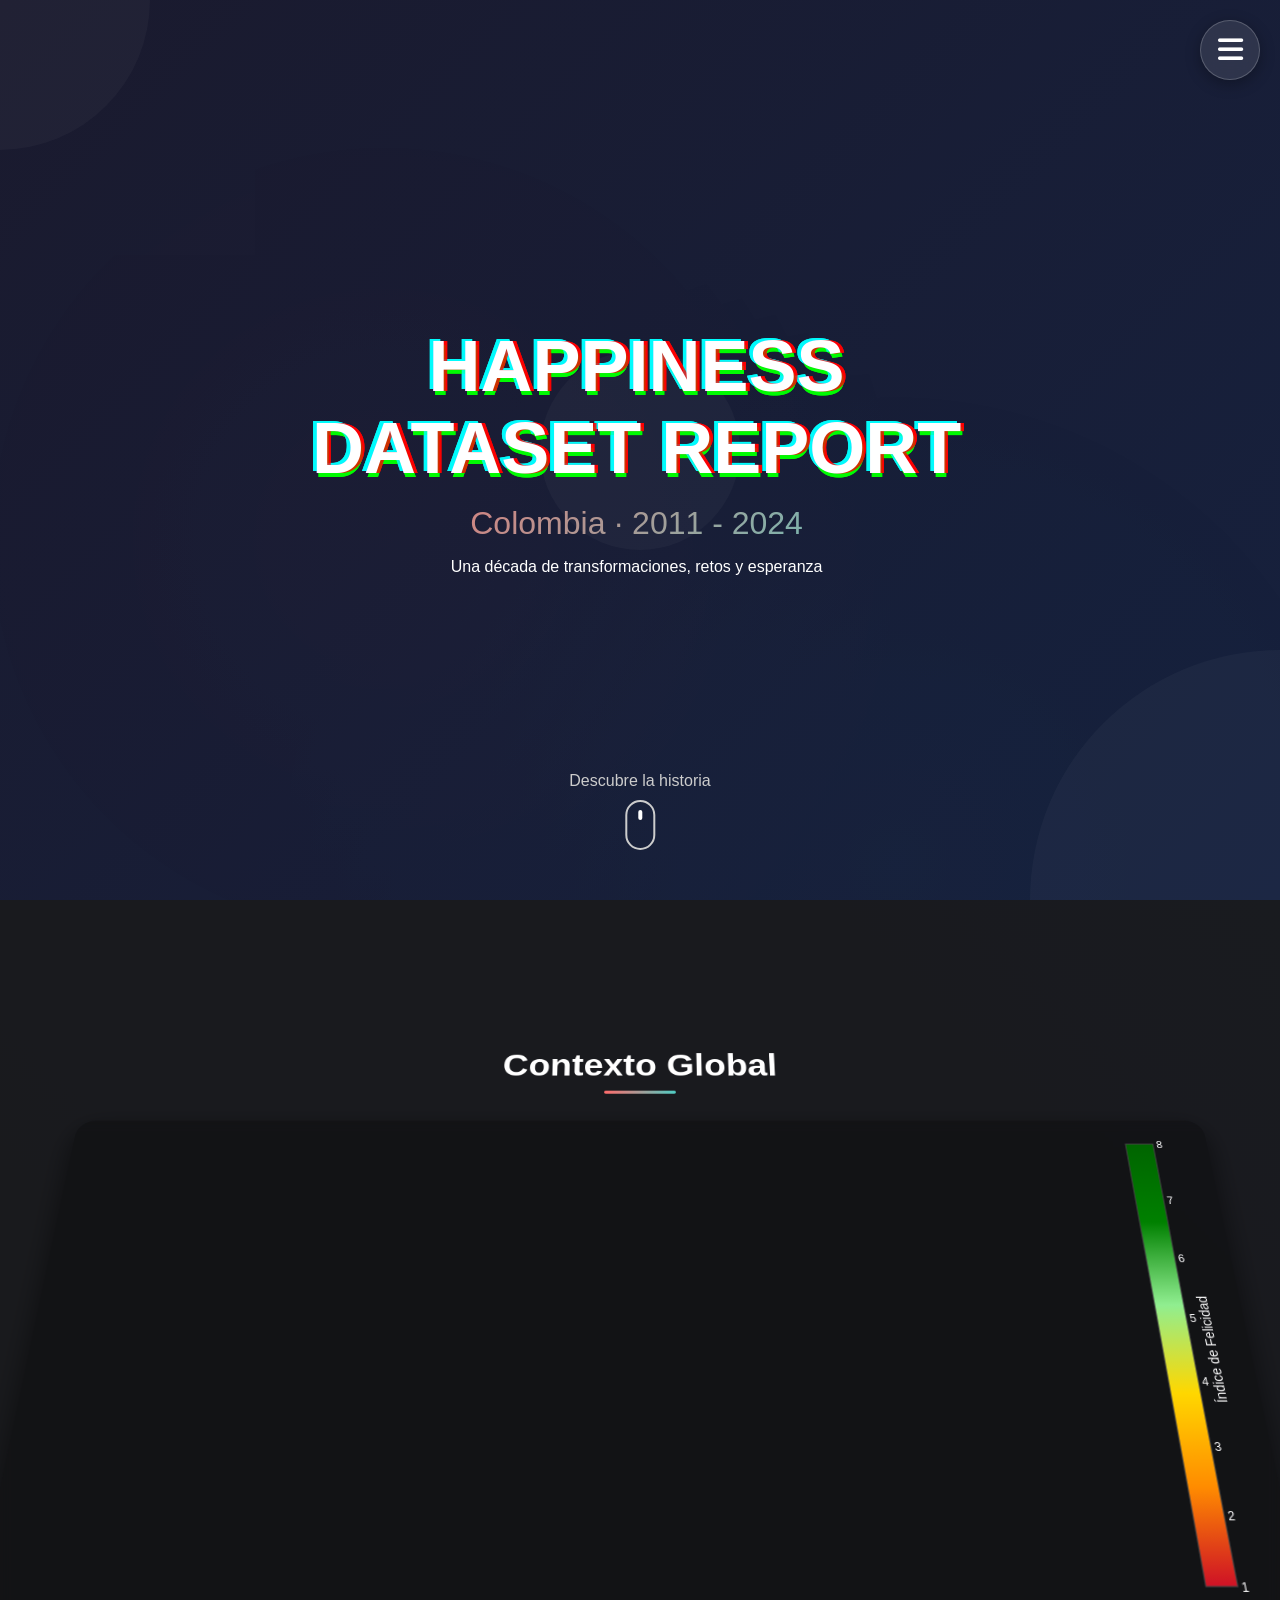
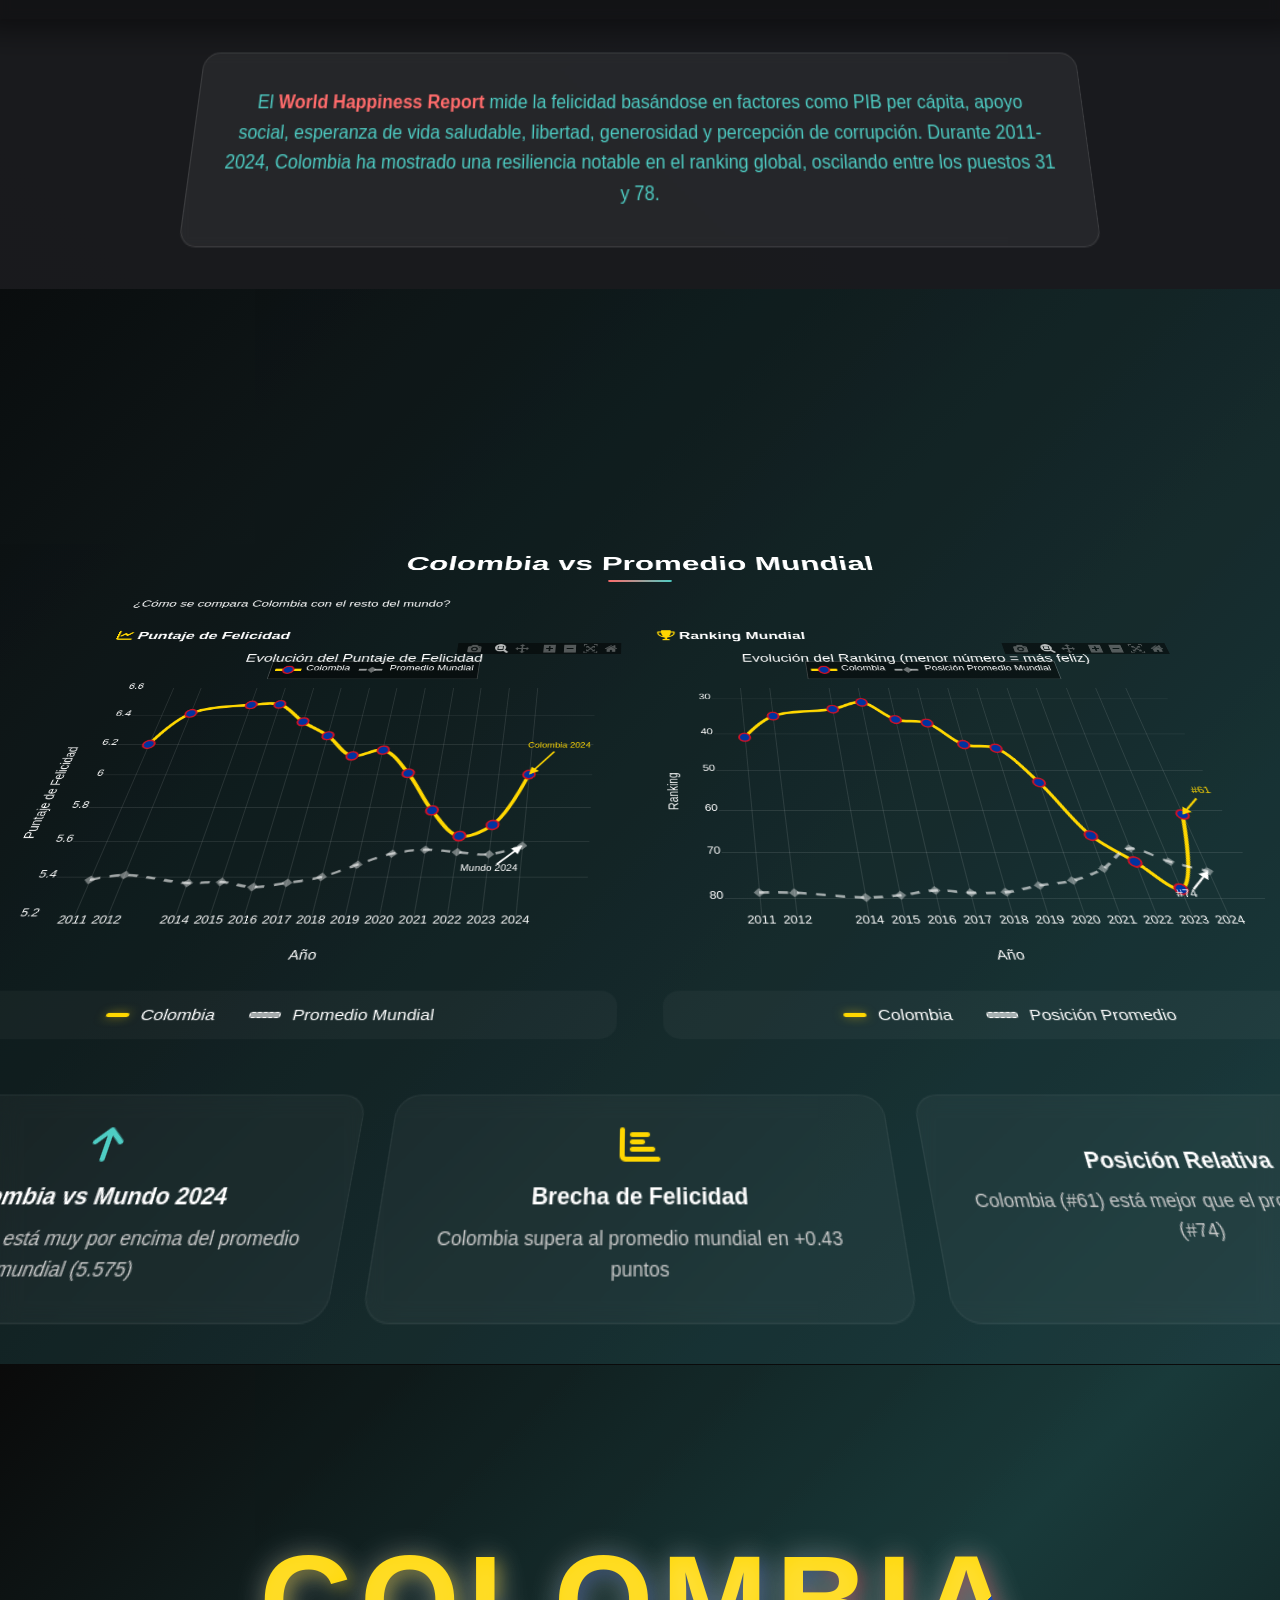
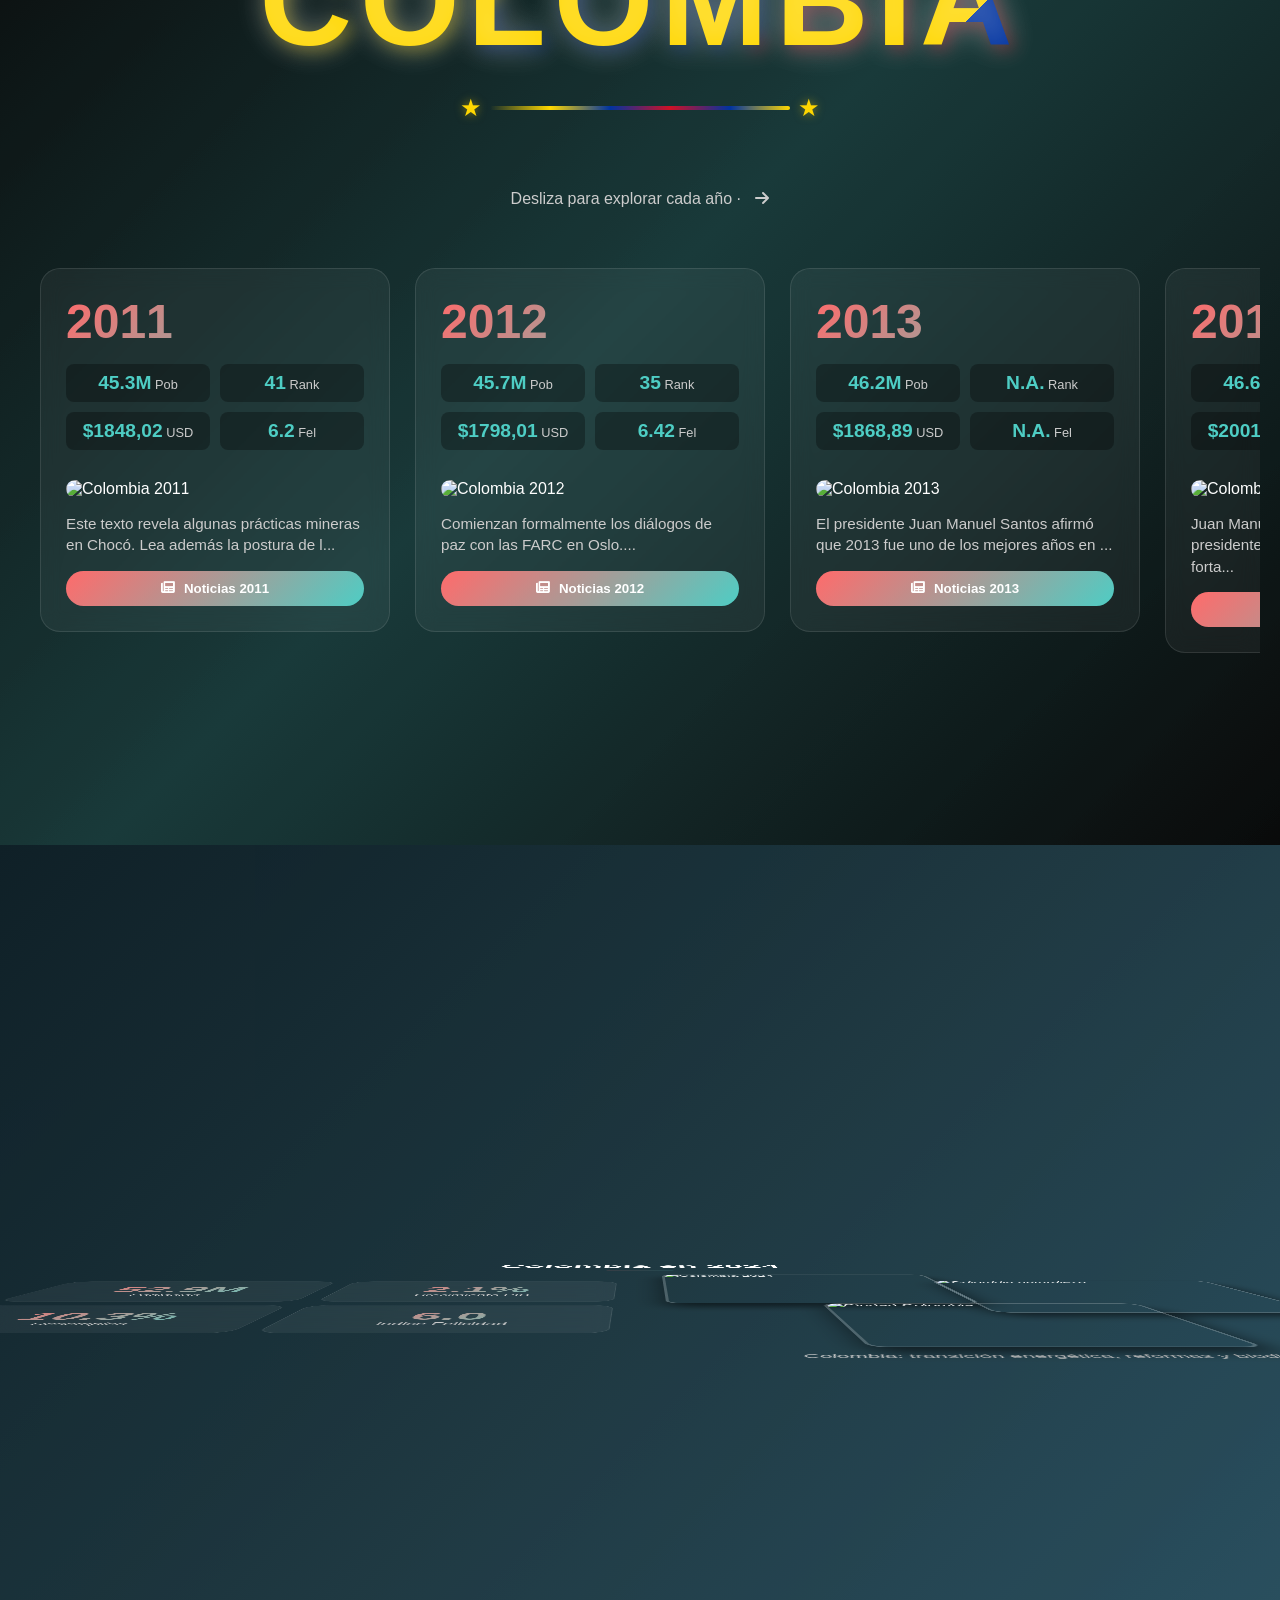
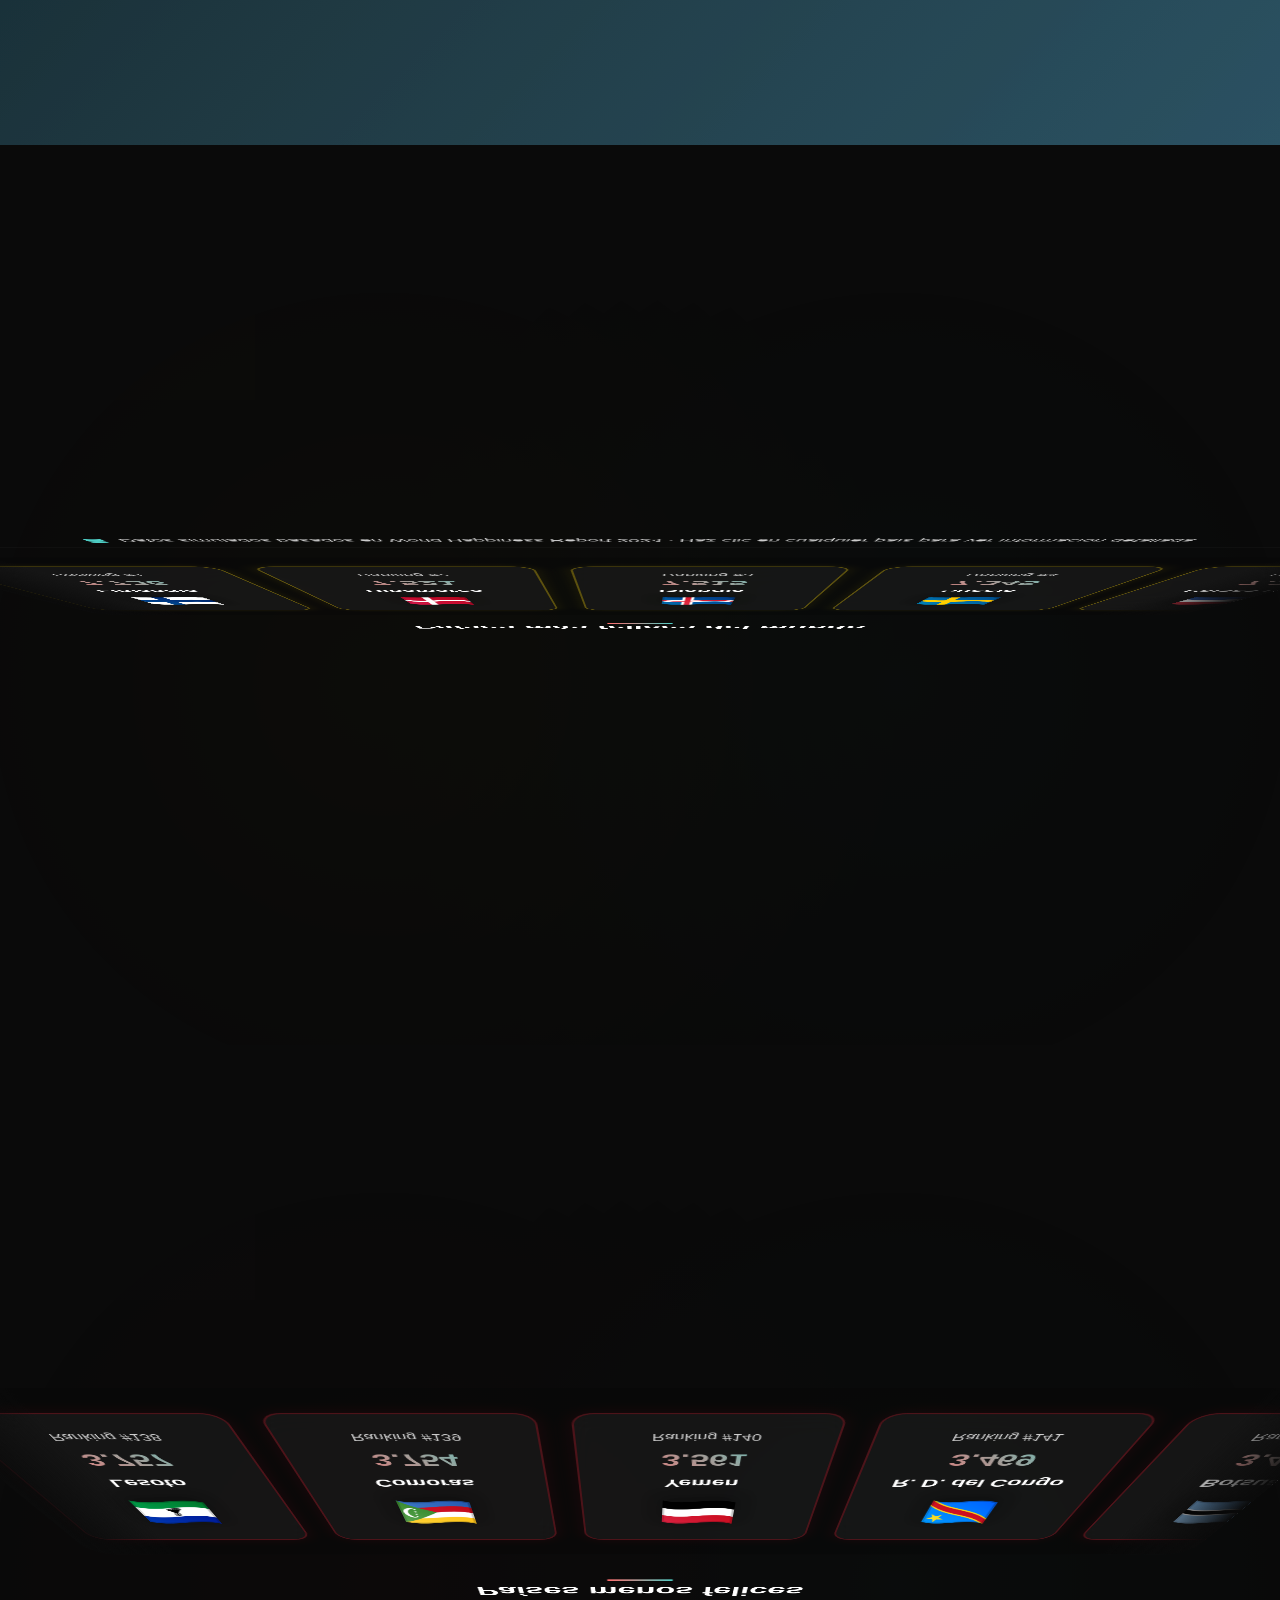
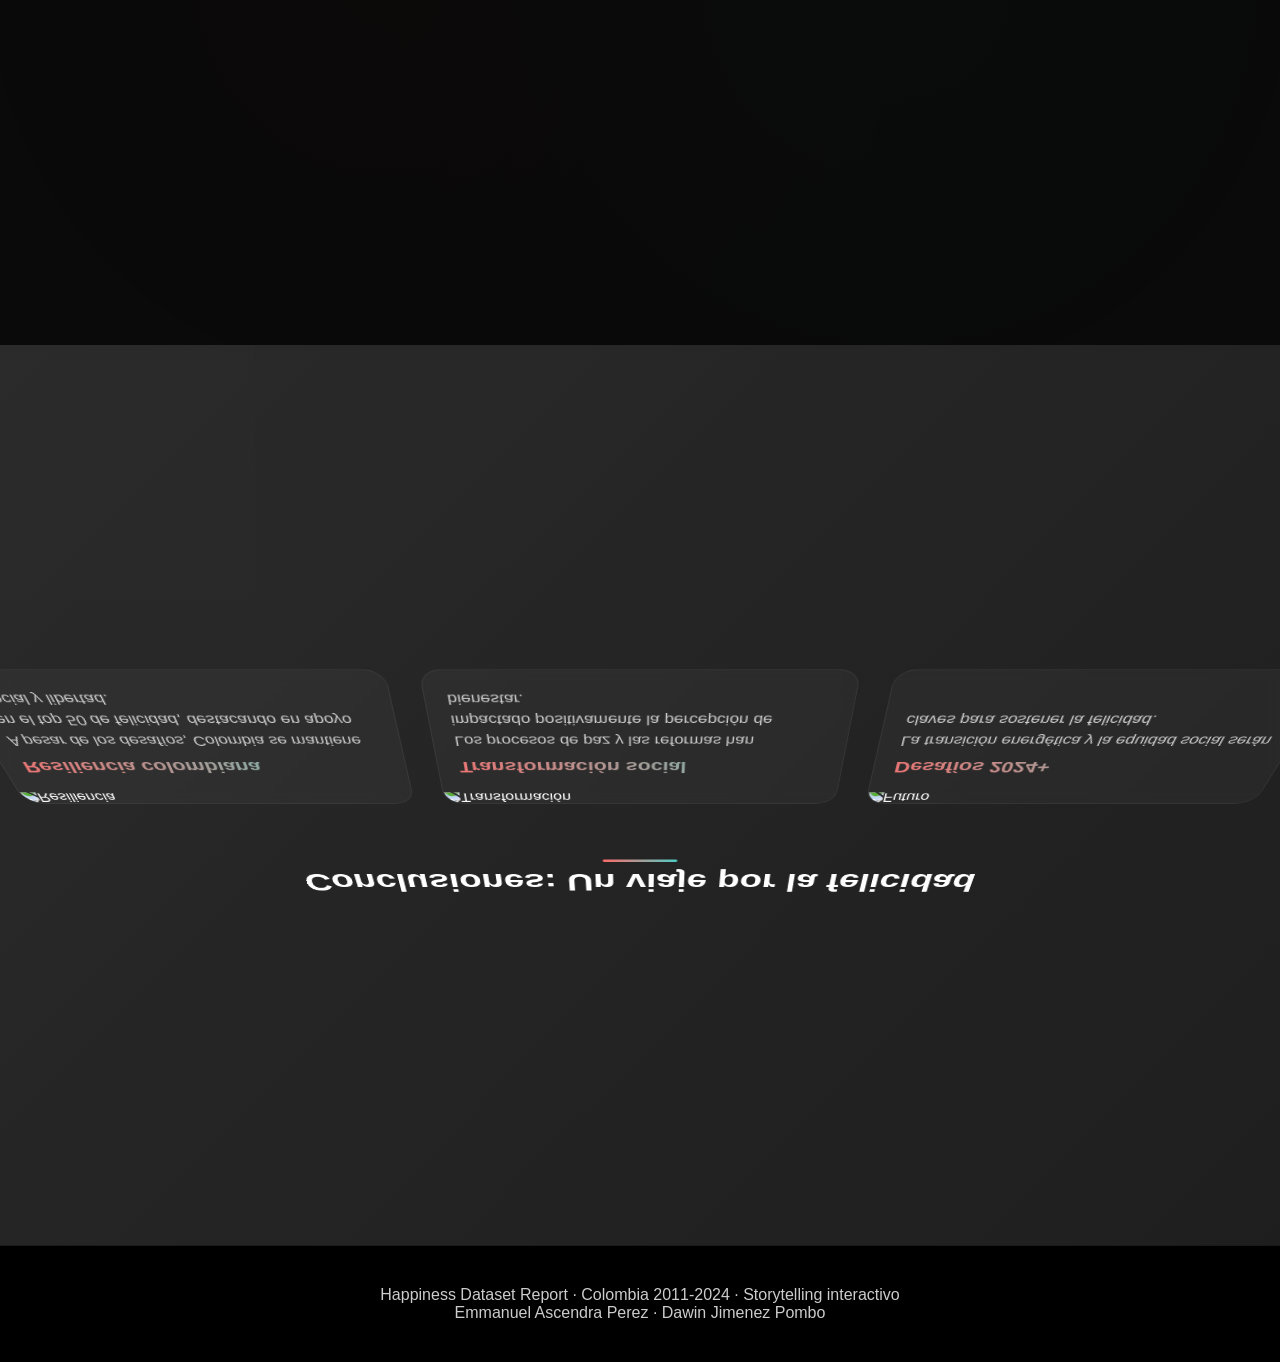
==== Pagina Happiness/index.html @ d59325ec "feat: Add interactive timeline and map for Colombia's history (2011-2024) - Created index.html with " ====
<!DOCTYPE html>
<html lang="es">
<head>
    <meta charset="UTF-8">
    <meta name="viewport" content="width=device-width, initial-scale=1.0">
    <title>Happiness Dataset Report · Colombia 2011-2024</title>
    <link rel="stylesheet" href="styles.css">
    <!-- Plotly CDN -->
    <script src="https://cdn.plot.ly/plotly-latest.min.js"></script>
    <!-- Font Awesome para iconos -->
    <link rel="stylesheet" href="https://cdnjs.cloudflare.com/ajax/libs/font-awesome/6.0.0/css/all.min.css">
</head>
<body>
    <!-- Menú de navegación flotante -->
    <nav class="floating-menu" id="floatingMenu">
        <div class="menu-toggle" id="menuToggle">
            <i class="fas fa-bars"></i>
        </div>
        <ul class="menu-items" id="menuItems">
            <li><a href="#inicio" class="menu-link active" data-section="inicio"><i class="fas fa-home"></i> <span>Inicio</span></a></li>
            <li><a href="#mapa-mundi" class="menu-link" data-section="mapa-mundi"><i class="fas fa-globe-americas"></i> <span>Contexto Global</span></a></li>
            <li><a href="#colombia-timeline" class="menu-link" data-section="colombia-timeline"><i class="fas fa-chart-line"></i> <span>Colombia 2011-2024</span></a></li>
            <li><a href="#colombia-2024" class="menu-link" data-section="colombia-2024"><i class="fas fa-calendar-check"></i> <span>Colombia 2024</span></a></li>
            <li><a href="#paises-felices" class="menu-link" data-section="paises-felices"><i class="fas fa-smile"></i> <span>Países más felices</span></a></li>
            <li><a href="#paises-infelices" class="menu-link" data-section="paises-infelices"><i class="fas fa-frown"></i> <span>Países menos felices</span></a></li>
            <li><a href="#conclusiones" class="menu-link" data-section="conclusiones"><i class="fas fa-star"></i> <span>Conclusiones</span></a></li>
        </ul>
    </nav>

    <!-- SECCIÓN 1: INICIO -->
    <section id="inicio" class="section inicio-section" data-speed="0.3">
        <div class="parallax-bg" style="background-image: radial-gradient(circle at 30% 50%, rgba(255,107,107,0.1) 0%, transparent 50%), radial-gradient(circle at 70% 80%, rgba(78,205,196,0.1) 0%, transparent 50%);"></div>
        <div class="inicio-content">
            <h1 class="glitch-title" data-text="Happiness Dataset Report">Happiness Dataset Report</h1>
            <p class="subtitle">Colombia · 2011 - 2024</p>
            <p class="description">Una década de transformaciones, retos y esperanza</p>
            <div class="scroll-hint">
                <span>Descubre la historia</span>
                <div class="mouse-scroll"></div>
            </div>
        </div>
        <div class="floating-shapes">
            <div class="shape"></div>
            <div class="shape"></div>
            <div class="shape"></div>
        </div>
    </section>

    <!-- SECCIÓN 2: MAPA MUNDI CORREGIDO -->
    <section id="mapa-mundi" class="section map-section" data-speed="0.5">
        <div class="parallax-bg" style="background: linear-gradient(45deg, #1a1a2e 0%, #16213e 100%);"></div>
        <div class="container">
            <h2 class="section-title reveal">Contexto Global</h2>
            <div class="map-wrapper reveal">
                <div id="world-map" class="map-container"></div>
            </div>
            <div class="map-description reveal">
                <p>El <strong>World Happiness Report</strong> mide la felicidad basándose en factores como PIB per cápita, apoyo social, esperanza de vida saludable, libertad, generosidad y percepción de corrupción. Durante 2011-2024, Colombia ha mostrado una resiliencia notable en el ranking global, oscilando entre los puestos 31 y 78.</p>
            </div>
        </div>
    </section>

    <!-- SECCIÓN 2.6: GRÁFICAS COMPARATIVAS COLOMBIA VS MUNDO -->
    <section id="colombia-vs-mundo" class="section comparativas-section" data-speed="0.5">
        <div class="parallax-bg" style="background: linear-gradient(135deg, #0f2027, #203a43, #2c5364);"></div>
        <div class="container">
            <h2 class="section-title reveal">Colombia vs Promedio Mundial</h2>
            <p class="graficas-intro reveal">¿Cómo se compara Colombia con el resto del mundo?</p>
            
            <div class="comparativas-grid">
                <div class="grafica-container reveal" id="grafica-comparativa-score">
                    <h3 class="grafica-title">
                        <i class="fas fa-chart-line" style="color: #ffd700;"></i>
                        Puntaje de Felicidad
                    </h3>
                    <div id="chart-colombia-vs-mundo-score" class="grafica"></div>
                    <div class="comparativa-leyenda">
                        <span class="leyenda-item colombia">Colombia</span>
                        <span class="leyenda-item mundo">Promedio Mundial</span>
                    </div>
                </div>
                
                <div class="grafica-container reveal" id="grafica-comparativa-rank">
                    <h3 class="grafica-title">
                        <i class="fas fa-trophy" style="color: #ffd700;"></i>
                        Ranking Mundial
                    </h3>
                    <div id="chart-colombia-vs-mundo-rank" class="grafica"></div>
                    <div class="comparativa-leyenda">
                        <span class="leyenda-item colombia">Colombia</span>
                        <span class="leyenda-item mundo">Posición Promedio</span>
                    </div>
                </div>
            </div>
            
            <div class="insights-container reveal">
                <div class="insight-card">
                    <i class="fas fa-arrow-up" style="color: #4ecdc4;"></i>
                    <h4>Colombia vs Mundo 2024</h4>
                    <p>Colombia (6.004) está muy por encima del promedio mundial (5.575)</p>
                </div>
                <div class="insight-card">
                    <i class="fas fa-chart-bar" style="color: #ffd700;"></i>
                    <h4>Brecha de Felicidad</h4>
                    <p>Colombia supera al promedio mundial en +0.43 puntos</p>
                </div>
                <div class="insight-card">
                    <i class="fas fa-ranking-star" style="color: #ce1126;"></i>
                    <h4>Posición Relativa</h4>
                    <p>Colombia (#61) está mejor que el promedio mundial (#74)</p>
                </div>
            </div>
        </div>
    </section>

    <!-- SECCIÓN 3: COLOMBIA TIMELINE -->
    <section id="colombia-timeline" class="section colombia-timeline-section" data-speed="0.4">
        <div class="parallax-bg" style="background: linear-gradient(135deg, #0a0a0a 0%, #1a3b3b 50%, #0a0a0a 100%);"></div>
        <div class="colombia-title-container reveal">
            <h2 class="colombia-main-title" data-text="COLOMBIA">COLOMBIA</h2>
            <div class="title-decoration">
                <span></span>
            </div>
        </div>
        
        <div class="timeline-controls reveal">
            <p class="timeline-intro">Desliza para explorar cada año · <i class="fas fa-arrow-right"></i></p>
        </div>
        
        <div class="years-horizontal-scroll" id="yearsHorizontalScroll"></div>
    </section>

    <!-- SECCIÓN 4: COLOMBIA 2024 -->
    <section id="colombia-2024" class="section colombia2024-section" data-speed="0.6">
        <div class="parallax-bg" style="background: linear-gradient(135deg, #0f2027, #203a43, #2c5364);"></div>
        <div class="container">
            <h2 class="section-title reveal">Colombia en 2024</h2>
            <div class="colombia2024-grid">
                <div class="stats2024 reveal">
                    <div class="stat-big">
                        <span class="stat-number">52.9M</span>
                        <span class="stat-label">Población</span>
                    </div>
                    <div class="stat-big">
                        <span class="stat-number">2.1%</span>
                        <span class="stat-label">Crecimiento PIB</span>
                    </div>
                    <div class="stat-big">
                        <span class="stat-number">10.3%</span>
                        <span class="stat-label">Desempleo</span>
                    </div>
                    <div class="stat-big">
                        <span class="stat-number">6.0</span>
                        <span class="stat-label">Índice Felicidad</span>
                    </div>
                </div>
                <div class="images-overlay reveal">
                    <div class="image-stack">
                        <img src="https://encrypted-tbn0.gstatic.com/images?q=tbn:ANd9GcQXMiZBtW2ngYSai0DsV0aFA3CuBIJoFffjLQ&s" alt="Colombia 2024" class="stack-img img1">
                        <img src="https://encrypted-tbn0.gstatic.com/images?q=tbn:ANd9GcQS3CmYWTq28O14dvs5gKte54jv7ufEsfYh-A&s" alt="Colombia naturaleza" class="stack-img img2">
                        <img src="https://encrypted-tbn0.gstatic.com/images?q=tbn:ANd9GcTpTDd_w09IdDCfKs4ZZ_3kuXSxIsDrDGY9vA&s" alt="Ciudad Colombia" class="stack-img img3">
                    </div>
                    <p class="image-caption">Colombia: transición energética, reformas y biodiversidad</p>
                </div>
            </div>
        </div>
    </section>

    <!-- SECCIÓN 5: PAÍSES MÁS FELICES -->
    <section id="paises-felices" class="section happy-countries-section" data-speed="0.3">
        <div class="parallax-bg" style="background: radial-gradient(circle at 30% 50%, rgba(255,215,0,0.1) 0%, transparent 50%), radial-gradient(circle at 70% 50%, rgba(78,205,196,0.1) 0%, transparent 50%);"></div>
        <div class="container">
            <h2 class="section-title reveal">Países más felices del mundo</h2>
            <div class="ruleta-container">
                <div class="ruleta-track infinite-scroll" id="ruletaHappyTrack"></div>
            </div>
            <div class="data-note reveal">
                <i class="fas fa-database"></i> Datos simulados basados en World Happiness Report 2024 · Haz clic en cualquier país para ver información detallada
            </div>
        </div>
    </section>

    <!-- SECCIÓN 6: PAÍSES MENOS FELICES -->
    <section id="paises-infelices" class="section unhappy-countries-section" data-speed="0.4">
        <div class="parallax-bg" style="background: radial-gradient(circle at 30% 50%, rgba(206,17,38,0.1) 0%, transparent 50%), radial-gradient(circle at 70% 50%, rgba(78,205,196,0.1) 0%, transparent 50%);"></div>
        <div class="container">
            <h2 class="section-title reveal">Países menos felices</h2>
            <div class="ruleta-container">
                <div class="ruleta-track infinite-scroll" id="ruletaUnhappyTrack"></div>
            </div>
            <div class="data-note reveal">
                <i class="fas fa-database"></i> Datos simulados basados en World Happiness Report 2024 · Haz clic en cualquier país para ver información detallada
            </div>
        </div>
    </section>

    <!-- SECCIÓN 7: CONCLUSIONES -->
    <section id="conclusiones" class="section conclusiones-section" data-speed="0.5">
        <div class="parallax-bg" style="background: linear-gradient(135deg, #2b2b2b, #1f1f1f);"></div>
        <div class="container">
            <h2 class="section-title reveal">Conclusiones: Un viaje por la felicidad</h2>
            <div class="conclusiones-grid">
                <div class="conclusion-card reveal">
                    <img src="https://encrypted-tbn0.gstatic.com/images?q=tbn:ANd9GcRIA4pCgLrwXbImaGNJI76k2_5o08nSrr9vsA&s" alt="Resiliencia">
                    <h3>Resiliencia colombiana</h3>
                    <p>A pesar de los desafíos, Colombia se mantiene en el top 50 de felicidad, destacando en apoyo social y libertad.</p>
                </div>
                <div class="conclusion-card reveal">
                    <img src="https://encrypted-tbn0.gstatic.com/images?q=tbn:ANd9GcR7IFA4prgyblllK4i9PdVlQdswVKoFBj_Gog&s" alt="Transformación">
                    <h3>Transformación social</h3>
                    <p>Los procesos de paz y las reformas han impactado positivamente la percepción de bienestar.</p>
                </div>
                <div class="conclusion-card reveal">
                    <img src="https://encrypted-tbn0.gstatic.com/images?q=tbn:ANd9GcR5p0LmuI1hiV2VaM_YBxMK17AT4Wueg8sU1A&s" alt="Futuro">
                    <h3>Desafíos 2024+</h3>
                    <p>La transición energética y la equidad social serán claves para sostener la felicidad.</p>
                </div>
            </div>
        </div>
    </section>

    <!-- Footer -->
    <footer class="site-footer">
        <p>Happiness Dataset Report · Colombia 2011-2024 · Storytelling interactivo</p>
        <p>Emmanuel Ascendra Perez · Dawin Jimenez Pombo</p>
    </footer>

    <!-- Overlay para información detallada de países -->
    <div id="countryInfoOverlay" class="country-info-overlay">
        <div class="overlay-content">
            <button class="close-overlay"><i class="fas fa-times"></i></button>
            <div id="countryInfoContent"></div>
        </div>
    </div>

    <script src="script.js"></script>
</body>
</html>
---- Pagina Happiness/styles.css ----
/* styles.css */
* {
    margin: 0;
    padding: 0;
    box-sizing: border-box;
}

:root {
    --bg-dark: #0a0a0a;
    --bg-light: #1a1a1a;
    --primary: #ff6b6b;
    --secondary: #4ecdc4;
    --accent: #ffe66d;
    --colombia-yellow: #ffd700;
    --colombia-blue: #0033a0;
    --colombia-red: #ce1126;
    --text: #ffffff;
    --text-dim: #cccccc;
    --color-primary: #667eea;
    --color-secondary: #764ba2;
    --gradient-main: linear-gradient(135deg, #667eea 0%, #764ba2 100%);
    --gradient-colombia: linear-gradient(135deg, #ffd700 0%, #0033a0 50%, #ce1126 100%);
    --shadow-soft: 0 10px 40px rgba(0,0,0,0.3);
    --shadow-glow: 0 0 30px rgba(102, 126, 234, 0.5);
}

body {
    font-family: 'Segoe UI', Tahoma, Geneva, Verdana, sans-serif;
    background: var(--bg-dark);
    color: var(--text);
    overflow-x: hidden;
    scroll-behavior: smooth;
}

::-webkit-scrollbar {
    width: 12px;
    height: 12px;
}

::-webkit-scrollbar-track {
    background: var(--bg-light);
}

::-webkit-scrollbar-thumb {
    background: var(--gradient-main);
    border-radius: 6px;
    border: 3px solid var(--bg-light);
}

::-webkit-scrollbar-thumb:hover {
    background: var(--gradient-colombia);
}

.section {
    min-height: 100vh;
    padding: 80px 20px;
    position: relative;
    display: flex;
    align-items: center;
    justify-content: center;
    will-change: transform;
    transition: transform 0.1s ease-out;
    overflow: hidden;
}

.container {
    max-width: 1400px;
    margin: 0 auto;
    width: 100%;
    position: relative;
    z-index: 2;
}

.parallax-bg {
    position: absolute;
    top: 0;
    left: 0;
    width: 100%;
    height: 120%;
    background-size: cover;
    background-position: center;
    transform: translateZ(0);
    will-change: transform;
    z-index: 0;
    opacity: 0.15;
    pointer-events: none;
}

.floating-menu {
    position: fixed;
    top: 20px;
    right: 20px;
    z-index: 1000;
}

.menu-toggle {
    width: 60px;
    height: 60px;
    background: rgba(255, 255, 255, 0.1);
    backdrop-filter: blur(10px);
    border-radius: 50%;
    display: flex;
    align-items: center;
    justify-content: center;
    cursor: pointer;
    border: 1px solid rgba(255, 255, 255, 0.2);
    transition: all 0.3s cubic-bezier(0.175, 0.885, 0.32, 1.275);
    box-shadow: 0 4px 15px rgba(0, 0, 0, 0.3);
}

.menu-toggle:hover {
    background: rgba(255, 107, 107, 0.3);
    transform: scale(1.1) rotate(90deg);
}

.menu-toggle i {
    font-size: 1.8rem;
    color: white;
}

.menu-items {
    position: absolute;
    top: 70px;
    right: 0;
    list-style: none;
    background: rgba(10, 10, 10, 0.8);
    backdrop-filter: blur(10px);
    border-radius: 15px;
    padding: 10px 0;
    min-width: 250px;
    border: 1px solid rgba(255, 255, 255, 0.1);
    box-shadow: 0 10px 30px rgba(0, 0, 0, 0.5);
    transform: scale(0);
    transform-origin: top right;
    transition: transform 0.3s cubic-bezier(0.68, -0.55, 0.265, 1.55);
}

.menu-items.show {
    transform: scale(1);
}

.menu-link {
    display: flex;
    align-items: center;
    padding: 15px 25px;
    color: var(--text-dim);
    text-decoration: none;
    transition: all 0.3s ease;
    gap: 15px;
    border-left: 3px solid transparent;
    font-size: 1.1rem;
}

.menu-link i {
    width: 25px;
    font-size: 1.3rem;
}

.menu-link:hover,
.menu-link.active {
    background: rgba(255, 107, 107, 0.15);
    color: white;
    border-left-color: var(--primary);
    transform: translateX(-5px);
}

.inicio-section {
    background: linear-gradient(135deg, #1a1a2e, #16213e);
    position: relative;
    overflow: hidden;
}

.inicio-content {
    text-align: center;
    z-index: 2;
    max-width: 800px;
    padding: 0 20px;
    animation: fadeInUp 1.5s ease;
}

@keyframes fadeInUp {
    from { opacity: 0; transform: translateY(50px); }
    to { opacity: 1; transform: translateY(0); }
}

.glitch-title {
    font-size: 4.5rem;
    font-weight: 900;
    text-transform: uppercase;
    position: relative;
    text-shadow: 0.05em 0 0 rgba(255, 0, 0, 0.75),
                -0.05em -0.025em 0 rgba(0, 255, 255, 0.75),
                0.025em 0.05em 0 rgba(0, 255, 0, 0.75);
    animation: glitch 500ms infinite;
    margin-bottom: 1rem;
}

.glitch-title::before,
.glitch-title::after {
    content: attr(data-text);
    position: absolute;
    top: 0;
    left: 0;
    width: 100%;
    height: 100%;
}

.glitch-title::before {
    animation: glitch-1 0.8s infinite linear alternate-reverse;
    color: #ff00ff;
    z-index: -1;
}

.glitch-title::after {
    animation: glitch-2 0.8s infinite linear alternate-reverse;
    color: #00ffff;
    z-index: -2;
}

@keyframes glitch {
    0% { transform: translate(0); }
    20% { transform: translate(-2px, 2px); }
    40% { transform: translate(-2px, -2px); }
    60% { transform: translate(2px, 2px); }
    80% { transform: translate(2px, -2px); }
    100% { transform: translate(0); }
}

@keyframes glitch-1 {
    0% { clip-path: inset(20% 0 30% 0); transform: translate(-2px, 2px); }
    100% { clip-path: inset(80% 0 5% 0); transform: translate(2px, -2px); }
}

@keyframes glitch-2 {
    0% { clip-path: inset(60% 0 10% 0); transform: translate(2px, -2px); }
    100% { clip-path: inset(10% 0 70% 0); transform: translate(-2px, 2px); }
}

.subtitle {
    font-size: 2rem;
    margin-bottom: 1rem;
    background: linear-gradient(135deg, var(--primary), var(--secondary));
    -webkit-background-clip: text;
    -webkit-text-fill-color: transparent;
    background-clip: text;
    animation: pulse 2s infinite;
}

@keyframes pulse {
    0%, 100% { opacity: 1; }
    50% { opacity: 0.7; }
}

.scroll-hint {
    position: absolute;
    bottom: 40px;
    left: 50%;
    transform: translateX(-50%);
    text-align: center;
    color: var(--text-dim);
    animation: bounce 2s infinite;
}

@keyframes bounce {
    0%, 20%, 50%, 80%, 100% { transform: translateX(-50%) translateY(0); }
    40% { transform: translateX(-50%) translateY(-20px); }
    60% { transform: translateX(-50%) translateY(-10px); }
}

.mouse-scroll {
    width: 30px;
    height: 50px;
    border: 2px solid var(--text-dim);
    border-radius: 15px;
    margin: 10px auto;
    position: relative;
}

.mouse-scroll::before {
    content: '';
    position: absolute;
    width: 4px;
    height: 10px;
    background: white;
    left: 50%;
    transform: translateX(-50%);
    top: 8px;
    border-radius: 2px;
    animation: scrollDown 2s infinite;
}

@keyframes scrollDown {
    0% { opacity: 1; transform: translateX(-50%) translateY(0); }
    100% { opacity: 0; transform: translateX(-50%) translateY(20px); }
}

.floating-shapes .shape {
    position: absolute;
    background: rgba(255, 255, 255, 0.03);
    border-radius: 50%;
    animation: float 20s infinite;
}

.shape:nth-child(1) {
    width: 300px;
    height: 300px;
    top: -150px;
    left: -150px;
}

.shape:nth-child(2) {
    width: 500px;
    height: 500px;
    bottom: -250px;
    right: -250px;
    animation-delay: -5s;
}

.shape:nth-child(3) {
    width: 200px;
    height: 200px;
    top: 50%;
    left: 50%;
    transform: translate(-50%, -50%);
    animation-delay: -10s;
}

@keyframes float {
    0%, 100% { transform: translate(0, 0) rotate(0deg); }
    33% { transform: translate(30px, 30px) rotate(120deg); }
    66% { transform: translate(-20px, 20px) rotate(240deg); }
}

.map-section {
    background: var(--bg-light);
}

.map-wrapper {
    background: rgba(0, 0, 0, 0.3);
    border-radius: 20px;
    padding: 20px;
    margin-bottom: 30px;
    box-shadow: 0 10px 30px rgba(0, 0, 0, 0.5);
    backdrop-filter: blur(5px);
    transform: perspective(1000px) rotateX(2deg);
    transition: transform 0.3s ease;
}

.map-wrapper:hover {
    transform: perspective(1000px) rotateX(0deg);
}

.map-container {
    height: 500px;
    width: 100%;
    border-radius: 10px;
    overflow: hidden;
}

.map-description {
    max-width: 800px;
    margin: 0 auto;
    text-align: center;
    font-size: 1.1rem;
    line-height: 1.6;
    color: var(--text-dim);
    background: rgba(255, 255, 255, 0.05);
    padding: 30px;
    border-radius: 15px;
    backdrop-filter: blur(5px);
    border: 1px solid rgba(255, 255, 255, 0.1);
}

.map-description strong {
    color: var(--primary);
}

.map-description p:last-child {
    color: var(--secondary);
    font-size: 1rem;
}

.colombia-timeline-section {
    background: linear-gradient(135deg, #0a0a0a 0%, #1a3b3b 50%, #0a0a0a 100%);
    flex-direction: column;
    min-height: 120vh;
}

.colombia-title-container {
    text-align: center;
    margin-bottom: 50px;
}

.colombia-main-title {
    font-size: 8rem;
    font-weight: 900;
    letter-spacing: 0.5rem;
    text-transform: uppercase;
    background: linear-gradient(
        135deg,
        var(--colombia-yellow) 0%,
        var(--colombia-yellow) 33%,
        var(--colombia-blue) 33%,
        var(--colombia-blue) 66%,
        var(--colombia-red) 66%,
        var(--colombia-red) 100%
    );
    -webkit-background-clip: text;
    -webkit-text-fill-color: transparent;
    background-clip: text;
    background-size: 300% 100%;
    animation: gradientShift 6s ease infinite;
    text-shadow: 0 0 30px rgba(255, 255, 255, 0.3);
    position: relative;
}

.colombia-main-title::before {
    content: attr(data-text);
    position: absolute;
    left: 0;
    top: 0;
    z-index: -1;
    background: linear-gradient(
        135deg,
        #b39700 0%,
        #b39700 33%,
        #002075 33%,
        #002075 66%,
        #9c0d1d 66%,
        #9c0d1d 100%
    );
    -webkit-background-clip: text;
    -webkit-text-fill-color: transparent;
    background-clip: text;
    transform: translate(5px, 5px);
    filter: blur(8px);
    opacity: 0.5;
}

.title-decoration {
    width: 300px;
    height: 4px;
    margin: 2rem auto 0;
    background: linear-gradient(90deg, 
        transparent 0%, 
        var(--colombia-yellow) 20%, 
        var(--colombia-blue) 40%, 
        var(--colombia-red) 60%,
        var(--colombia-blue) 80%,
        var(--colombia-yellow) 100%
    );
    border-radius: 2px;
    animation: expandWidth 1.5s ease-out;
    position: relative;
}

.title-decoration::before,
.title-decoration::after {
    content: '★';
    position: absolute;
    top: 50%;
    transform: translateY(-50%);
    color: var(--colombia-yellow);
    font-size: 1.5rem;
    text-shadow: 0 0 10px rgba(255, 215, 0, 0.5);
}

.title-decoration::before { left: -30px; }
.title-decoration::after { right: -30px; }

.timeline-controls {
    text-align: center;
    margin: 30px 0;
    color: var(--text-dim);
}

.timeline-intro i {
    animation: arrowBounce 1.5s infinite;
    margin-left: 10px;
}

@keyframes arrowBounce {
    0%, 100% { transform: translateX(0); }
    50% { transform: translateX(10px); }
}

.years-horizontal-scroll {
    overflow-x: auto;
    overflow-y: hidden;
    white-space: nowrap;
    padding: 30px 20px;
    scroll-behavior: smooth;
    width: 100%;
    max-width: 1400px;
    margin: 0 auto;
}

.years-horizontal-scroll::-webkit-scrollbar {
    height: 10px;
}

.years-horizontal-scroll::-webkit-scrollbar-track {
    background: rgba(255,255,255,0.1);
    border-radius: 5px;
}

.years-horizontal-scroll::-webkit-scrollbar-thumb {
    background: linear-gradient(90deg, var(--primary), var(--secondary));
    border-radius: 5px;
}

.year-card {
    display: inline-block;
    width: 350px;
    margin-right: 25px;
    background: rgba(255, 255, 255, 0.05);
    backdrop-filter: blur(10px);
    border-radius: 20px;
    padding: 25px;
    white-space: normal;
    vertical-align: top;
    border: 1px solid rgba(255, 255, 255, 0.1);
    transition: all 0.3s ease;
    position: relative;
    overflow: hidden;
}

.year-card:hover {
    transform: translateY(-10px) scale(1.02);
    background: rgba(255, 255, 255, 0.1);
    box-shadow: 0 20px 40px rgba(0, 0, 0, 0.4);
}

.year-card-header {
    font-size: 3rem;
    font-weight: bold;
    background: linear-gradient(135deg, var(--primary), var(--secondary));
    -webkit-background-clip: text;
    -webkit-text-fill-color: transparent;
    background-clip: text;
    margin-bottom: 15px;
}

.year-card-stats {
    display: grid;
    grid-template-columns: 1fr 1fr;
    gap: 10px;
    margin-bottom: 15px;
}

.year-stat {
    background: rgba(0, 0, 0, 0.3);
    padding: 8px;
    border-radius: 8px;
    text-align: center;
}

.year-stat .stat-value {
    font-size: 1.2rem;
    font-weight: bold;
    color: var(--secondary);
}

.year-stat .stat-label {
    font-size: 0.8rem;
    color: var(--text-dim);
}

.year-card img {
    width: 100%;
    height: 180px;
    object-fit: cover;
    border-radius: 10px;
    margin: 15px 0;
}

.year-card-description {
    font-size: 0.95rem;
    color: var(--text-dim);
    margin-bottom: 15px;
    line-height: 1.4;
}

.news-button {
    background: linear-gradient(135deg, var(--primary), var(--secondary));
    border: none;
    color: white;
    padding: 10px 20px;
    border-radius: 25px;
    cursor: pointer;
    font-weight: bold;
    width: 100%;
    transition: all 0.3s ease;
    display: flex;
    align-items: center;
    justify-content: center;
    gap: 10px;
}

.news-button:hover {
    transform: scale(1.05);
    box-shadow: 0 5px 15px rgba(255, 107, 107, 0.4);
}

.news-overlay {
    position: fixed;
    top: 0;
    left: 0;
    width: 100%;
    height: 100%;
    background: rgba(0, 0, 0, 0.9);
    backdrop-filter: blur(10px);
    z-index: 2000;
    display: flex;
    align-items: center;
    justify-content: center;
    opacity: 0;
    visibility: hidden;
    transition: all 0.3s ease;
}

.news-overlay.active {
    opacity: 1;
    visibility: visible;
}

.overlay-content {
    background: var(--bg-light);
    max-width: 800px;
    width: 90%;
    max-height: 80vh;
    overflow-y: auto;
    border-radius: 20px;
    padding: 30px;
    position: relative;
    transform: scale(0.9);
    transition: transform 0.3s ease;
}

.news-overlay.active .overlay-content {
    transform: scale(1);
}

.close-overlay {
    position: absolute;
    top: 15px;
    right: 15px;
    background: none;
    border: none;
    color: white;
    font-size: 1.5rem;
    cursor: pointer;
    width: 40px;
    height: 40px;
    border-radius: 50%;
    display: flex;
    align-items: center;
    justify-content: center;
    background: rgba(255, 255, 255, 0.1);
    transition: all 0.3s ease;
}

.close-overlay:hover {
    background: var(--primary);
    transform: rotate(90deg);
}

.overlay-news-item {
    margin-bottom: 25px;
    padding: 15px;
    background: rgba(255, 255, 255, 0.05);
    border-radius: 10px;
    transition: all 0.3s ease;
}

.overlay-news-item:hover {
    background: rgba(255, 255, 255, 0.1);
    transform: translateX(10px);
}

.overlay-news-item a {
    color: var(--secondary);
    text-decoration: none;
    font-weight: bold;
    display: inline-block;
    margin-top: 10px;
    transition: color 0.3s ease;
}

.overlay-news-item a:hover {
    color: var(--primary);
}

.colombia2024-section {
    background: linear-gradient(135deg, #0f2027, #203a43, #2c5364);
}

.colombia2024-grid {
    display: grid;
    grid-template-columns: 1fr 1fr;
    gap: 50px;
    align-items: center;
}

.stats2024 {
    display: grid;
    grid-template-columns: repeat(2, 1fr);
    gap: 20px;
}

.stat-big {
    background: rgba(255, 255, 255, 0.05);
    backdrop-filter: blur(10px);
    border-radius: 20px;
    padding: 30px 20px;
    text-align: center;
    border: 1px solid rgba(255, 255, 255, 0.1);
    transition: all 0.3s ease;
}

.stat-big:hover {
    transform: translateY(-5px);
    background: rgba(255, 107, 107, 0.15);
    border-color: var(--primary);
}

.stat-big .stat-number {
    font-size: 3rem;
    font-weight: bold;
    background: linear-gradient(135deg, var(--primary), var(--secondary));
    -webkit-background-clip: text;
    -webkit-text-fill-color: transparent;
    background-clip: text;
    display: block;
}

.stat-big .stat-label {
    font-size: 1rem;
    color: var(--text-dim);
}

.images-overlay {
    position: relative;
    height: 400px;
}

.image-stack {
    position: relative;
    width: 100%;
    height: 100%;
}

.stack-img {
    position: absolute;
    width: 300px;
    height: 200px;
    object-fit: cover;
    border-radius: 15px;
    box-shadow: 0 20px 30px rgba(0, 0, 0, 0.5);
    transition: all 0.3s ease;
    border: 3px solid rgba(255, 255, 255, 0.2);
}

.stack-img:hover {
    transform: scale(1.05) translateY(-10px);
    z-index: 10;
    border-color: var(--primary);
}

.img1 {
    top: 0;
    left: 0;
    z-index: 1;
}

.img2 {
    top: 50px;
    right: 0;
    z-index: 2;
}

.img3 {
    bottom: 0;
    left: 50%;
    transform: translateX(-50%);
    z-index: 3;
}

.image-caption {
    position: absolute;
    bottom: -40px;
    left: 0;
    right: 0;
    text-align: center;
    color: var(--text-dim);
    font-style: italic;
}

.ruleta-container {
    width: 100%;
    overflow: hidden;
    margin: 40px 0;
    padding: 30px 0;
    background: rgba(0, 0, 0, 0.2);
    border-radius: 30px;
    position: relative;
}

.ruleta-container::before,
.ruleta-container::after {
    content: '';
    position: absolute;
    top: 0;
    width: 100px;
    height: 100%;
    z-index: 10;
    pointer-events: none;
}

.ruleta-container::before {
    left: 0;
    background: linear-gradient(90deg, var(--bg-dark), transparent);
}

.ruleta-container::after {
    right: 0;
    background: linear-gradient(-90deg, var(--bg-dark), transparent);
}

.ruleta-track {
    display: flex;
    gap: 30px;
    width: max-content;
    animation: scrollInfinito 40s linear infinite;
    padding: 10px 20px;
}

.ruleta-track.infinite-scroll {
    animation: scrollInfinito 40s linear infinite;
}

.ruleta-container:hover .ruleta-track {
    animation-play-state: paused;
}

@keyframes scrollInfinito {
    0% { transform: translateX(0); }
    100% { transform: translateX(calc(-50% - 15px)); }
}

.country-card {
    min-width: 240px;
    background: rgba(255, 255, 255, 0.05);
    backdrop-filter: blur(10px);
    border-radius: 20px;
    padding: 30px 20px;
    text-align: center;
    transition: all 0.3s cubic-bezier(0.175, 0.885, 0.32, 1.275);
    border: 2px solid transparent;
    cursor: pointer;
    position: relative;
    overflow: hidden;
}

.country-card::before {
    content: '';
    position: absolute;
    top: 0;
    left: -100%;
    width: 100%;
    height: 100%;
    background: linear-gradient(90deg, transparent, rgba(255, 255, 255, 0.1), transparent);
    transition: left 0.5s ease;
}

.country-card:hover::before {
    left: 100%;
}

.country-card.happy {
    border-color: rgba(255, 215, 0, 0.3);
    box-shadow: 0 0 20px rgba(255, 215, 0, 0.1);
}

.country-card.happy:hover {
    background: linear-gradient(135deg, rgba(255, 215, 0, 0.2), rgba(78, 205, 196, 0.2));
    transform: translateY(-10px) scale(1.05);
    border-color: var(--colombia-yellow);
    box-shadow: 0 20px 30px rgba(255, 215, 0, 0.3);
}

.country-card.unhappy {
    border-color: rgba(206, 17, 38, 0.3);
    box-shadow: 0 0 20px rgba(206, 17, 38, 0.1);
}

.country-card.unhappy:hover {
    background: linear-gradient(135deg, rgba(206, 17, 38, 0.2), rgba(78, 205, 196, 0.2));
    transform: translateY(-10px) scale(1.05);
    border-color: var(--colombia-red);
    box-shadow: 0 20px 30px rgba(206, 17, 38, 0.3);
}

.country-flag {
    font-size: 4rem;
    margin-bottom: 15px;
    filter: drop-shadow(0 10px 10px rgba(0, 0, 0, 0.3));
}

.country-name {
    font-size: 1.4rem;
    font-weight: bold;
    margin-bottom: 8px;
}

.country-score {
    font-size: 2rem;
    font-weight: bold;
    background: linear-gradient(135deg, var(--primary), var(--secondary));
    -webkit-background-clip: text;
    -webkit-text-fill-color: transparent;
    background-clip: text;
    margin: 15px 0;
}

.country-rank {
    font-size: 1rem;
    color: var(--text-dim);
}

.data-note {
    text-align: center;
    color: var(--text-dim);
    font-size: 0.95rem;
    margin-top: 20px;
    padding: 15px;
    border-top: 1px solid rgba(255, 255, 255, 0.1);
}

.data-note i {
    color: var(--secondary);
    margin-right: 8px;
}

.country-info-overlay {
    position: fixed;
    top: 0;
    left: 0;
    width: 100%;
    height: 100%;
    background: rgba(0, 0, 0, 0.95);
    backdrop-filter: blur(15px);
    z-index: 3000;
    display: flex;
    align-items: center;
    justify-content: center;
    opacity: 0;
    visibility: hidden;
    transition: all 0.4s ease;
}

.country-info-overlay.active {
    opacity: 1;
    visibility: visible;
}

.country-info-overlay .overlay-content {
    background: linear-gradient(135deg, #1a1a2e, #16213e);
    max-width: 600px;
    width: 90%;
    border-radius: 30px;
    padding: 40px;
    position: relative;
    transform: scale(0.8) translateY(50px);
    transition: transform 0.5s cubic-bezier(0.175, 0.885, 0.32, 1.275);
    border: 1px solid rgba(255, 255, 255, 0.1);
}

.country-info-overlay.active .overlay-content {
    transform: scale(1) translateY(0);
}

#countryInfoContent {
    text-align: center;
}

#countryInfoContent .country-flag {
    font-size: 6rem;
    margin-bottom: 20px;
}

#countryInfoContent h2 {
    font-size: 3rem;
    margin-bottom: 20px;
    background: linear-gradient(135deg, var(--primary), var(--secondary));
    -webkit-background-clip: text;
    -webkit-text-fill-color: transparent;
    background-clip: text;
}

#countryInfoContent .info-detail {
    font-size: 1.2rem;
    margin: 15px 0;
    color: var(--text-dim);
}

#countryInfoContent .info-detail strong {
    color: var(--primary);
    font-size: 1.5rem;
}

#countryInfoContent .info-description {
    margin-top: 30px;
    padding: 20px;
    background: rgba(255, 255, 255, 0.05);
    border-radius: 15px;
    line-height: 1.6;
    border-left: 4px solid var(--primary);
}

.conclusiones-section {
    background: linear-gradient(135deg, #2b2b2b, #1f1f1f);
}

.conclusiones-grid {
    display: grid;
    grid-template-columns: repeat(auto-fit, minmax(300px, 1fr));
    gap: 30px;
    margin-top: 50px;
}

.conclusion-card {
    background: rgba(255, 255, 255, 0.03);
    border-radius: 20px;
    overflow: hidden;
    transition: all 0.3s ease;
    border: 1px solid rgba(255, 255, 255, 0.05);
    backdrop-filter: blur(5px);
}

.conclusion-card:hover {
    transform: translateY(-15px) scale(1.02);
    box-shadow: 0 30px 40px rgba(0, 0, 0, 0.5);
    border-color: var(--primary);
}

.conclusion-card img {
    width: 100%;
    height: 200px;
    object-fit: cover;
    transition: all 0.3s ease;
}

.conclusion-card:hover img {
    transform: scale(1.1);
}

.conclusion-card h3 {
    padding: 20px 20px 10px;
    font-size: 1.3rem;
    background: linear-gradient(135deg, var(--primary), var(--secondary));
    -webkit-background-clip: text;
    -webkit-text-fill-color: transparent;
    background-clip: text;
}

.conclusion-card p {
    padding: 0 20px 20px;
    color: var(--text-dim);
    line-height: 1.6;
}

.site-footer {
    text-align: center;
    padding: 40px 20px;
    background: black;
    color: var(--text-dim);
    border-top: 1px solid rgba(255, 255, 255, 0.1);
}

.section-title {
    font-size: 2.5rem;
    text-align: center;
    margin-bottom: 50px;
    position: relative;
    display: inline-block;
    width: 100%;
}

.section-title::after {
    content: '';
    position: absolute;
    bottom: -15px;
    left: 50%;
    transform: translateX(-50%);
    width: 80px;
    height: 4px;
    background: linear-gradient(90deg, var(--primary), var(--secondary));
    border-radius: 2px;
    animation: widthPulse 2s infinite;
}

@keyframes widthPulse {
    0%, 100% { width: 80px; }
    50% { width: 120px; }
}

.reveal {
    opacity: 0;
    transform: translateY(50px);
    transition: all 0.8s cubic-bezier(0.5, 0, 0, 1);
}

.reveal.active {
    opacity: 1;
    transform: translateY(0);
}

@media (max-width: 1024px) {
    .colombia-main-title { font-size: 6rem; }
    .colombia2024-grid { grid-template-columns: 1fr; gap: 30px; }
    .stats2024 { order: 2; }
    .images-overlay { order: 1; height: 300px; }
}

@media (max-width: 768px) {
    .glitch-title { font-size: 3rem; }
    .colombia-main-title { font-size: 4rem; letter-spacing: 0.2rem; }
    .title-decoration { width: 200px; }
    .title-decoration::before,
    .title-decoration::after { font-size: 1rem; }
    .section-title { font-size: 2rem; }
    .stat-big .stat-number { font-size: 2rem; }
    .menu-items { min-width: 200px; }
    .menu-link span { font-size: 0.9rem; }
}

@media (max-width: 480px) {
    .colombia-main-title { font-size: 3rem; }
    .year-card { width: 280px; }
    .stack-img { width: 200px; height: 150px; }
}

@keyframes gradientShift {
    0% { background-position: 0% 50%; }
    50% { background-position: 100% 50%; }
    100% { background-position: 0% 50%; }
}

@keyframes expandWidth {
    0% { width: 0; opacity: 0; }
    100% { width: 300px; opacity: 1; }
}

/* Estilos para gráficas comparativas */
.comparativas-section {
    background: linear-gradient(135deg, #0a0a0a, #1a3b3b);
    min-height: 100vh;
}

.comparativas-grid {
    display: grid;
    grid-template-columns: repeat(2, 1fr);
    gap: 40px;
    margin: 40px 0;
}

.comparativa-leyenda {
    display: flex;
    justify-content: center;
    gap: 30px;
    margin-top: 20px;
    padding: 15px;
    background: rgba(255, 255, 255, 0.03);
    border-radius: 15px;
}

.leyenda-item {
    display: flex;
    align-items: center;
    gap: 10px;
    font-size: 0.95rem;
}

.leyenda-item::before {
    content: '';
    display: inline-block;
    width: 20px;
    height: 4px;
    border-radius: 2px;
}

.leyenda-item.colombia::before {
    background: #ffd700;
    box-shadow: 0 0 10px rgba(255, 215, 0, 0.5);
}

.leyenda-item.mundo::before {
    background: rgba(255, 255, 255, 0.6);
    border: 1px dashed white;
    width: 25px;
}

.insights-container {
    display: grid;
    grid-template-columns: repeat(3, 1fr);
    gap: 25px;
    margin-top: 50px;
}

.insight-card {
    background: rgba(255, 255, 255, 0.03);
    backdrop-filter: blur(10px);
    border-radius: 20px;
    padding: 25px;
    text-align: center;
    border: 1px solid rgba(255, 255, 255, 0.05);
    transition: all 0.3s ease;
}

.insight-card:hover {
    transform: translateY(-5px);
    background: rgba(255, 255, 255, 0.07);
    border-color: var(--colombia-yellow);
}

.insight-card i {
    font-size: 2rem;
    margin-bottom: 15px;
}

.insight-card h4 {
    font-size: 1.1rem;
    margin-bottom: 10px;
    color: var(--text);
}

.insight-card p {
    font-size: 0.9rem;
    color: var(--text-dim);
    line-height: 1.5;
}

/* Responsive */
@media (max-width: 1024px) {
    .comparativas-grid {
        grid-template-columns: 1fr;
    }
    
    .insights-container {
        grid-template-columns: repeat(2, 1fr);
    }
}

@media (max-width: 768px) {
    .insights-container {
        grid-template-columns: 1fr;
    }
    
    .comparativa-leyenda {
        flex-direction: column;
        align-items: center;
        gap: 10px;
    }
}
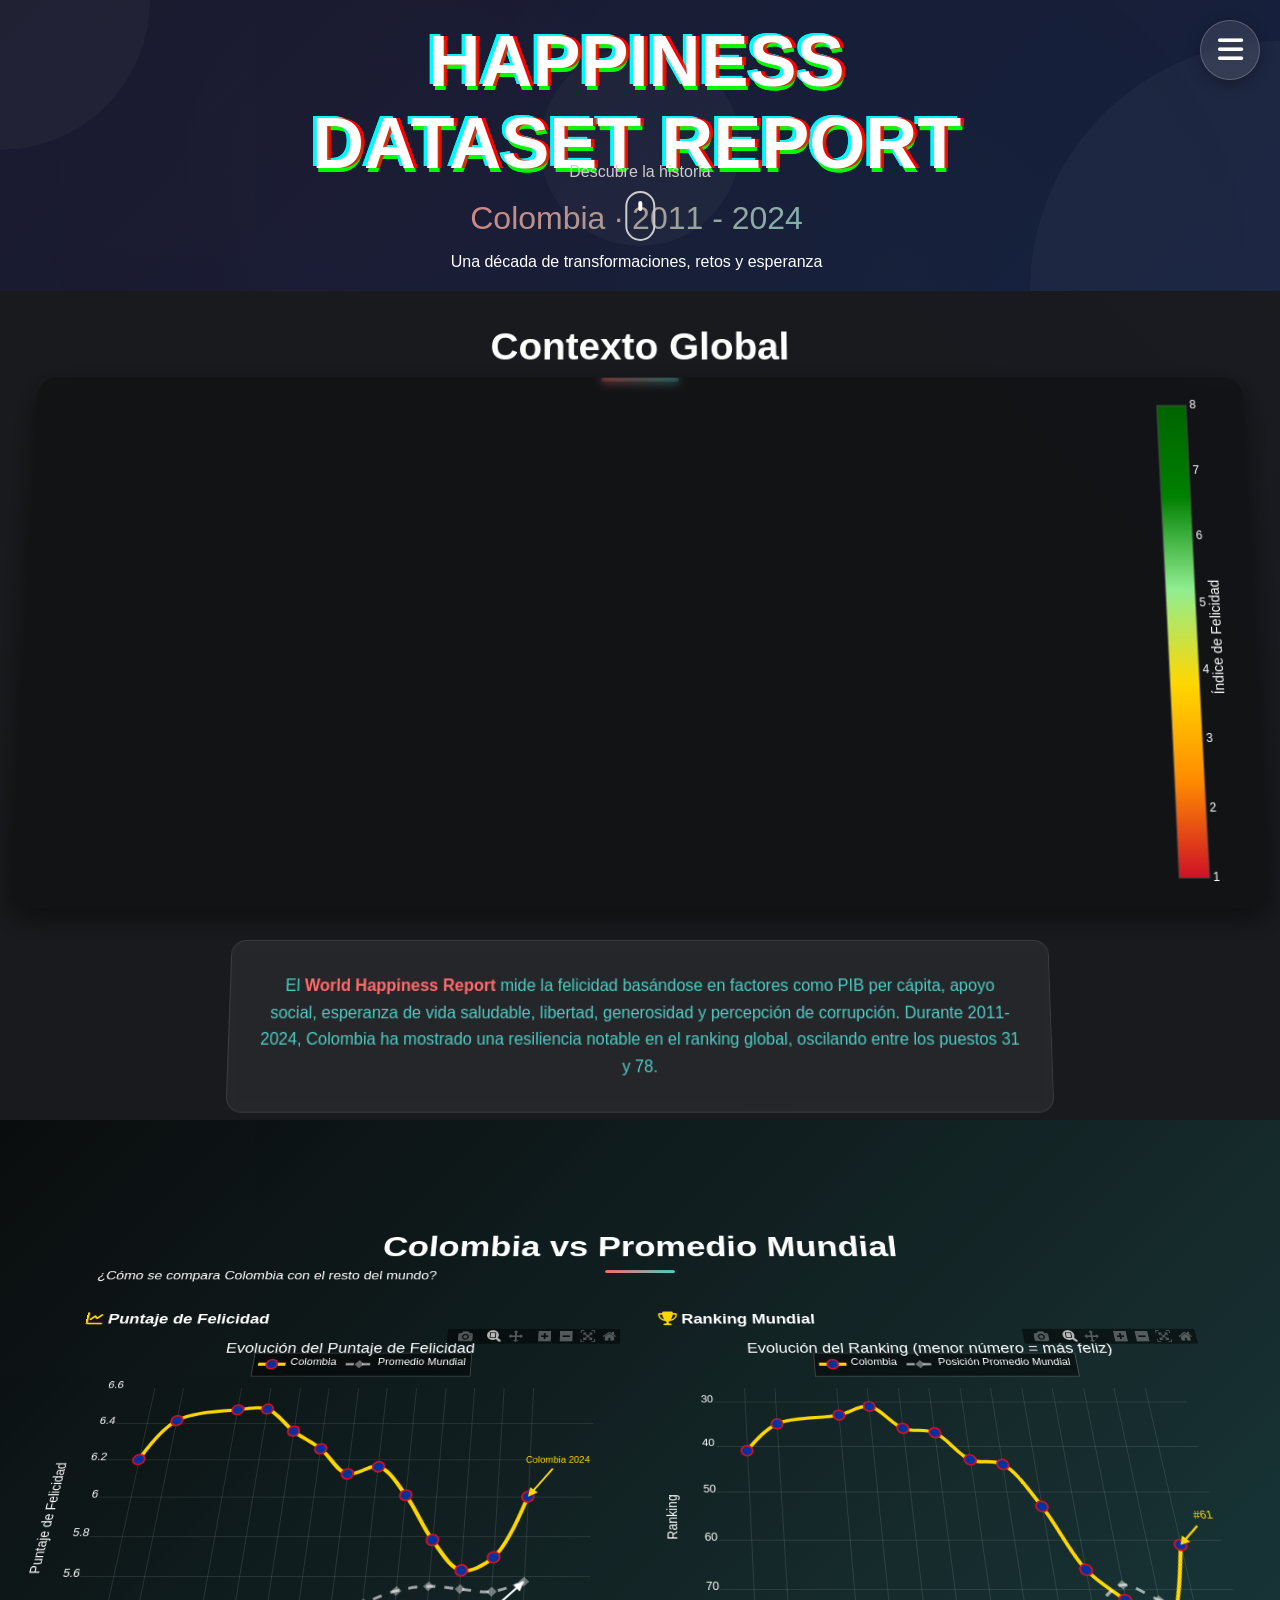
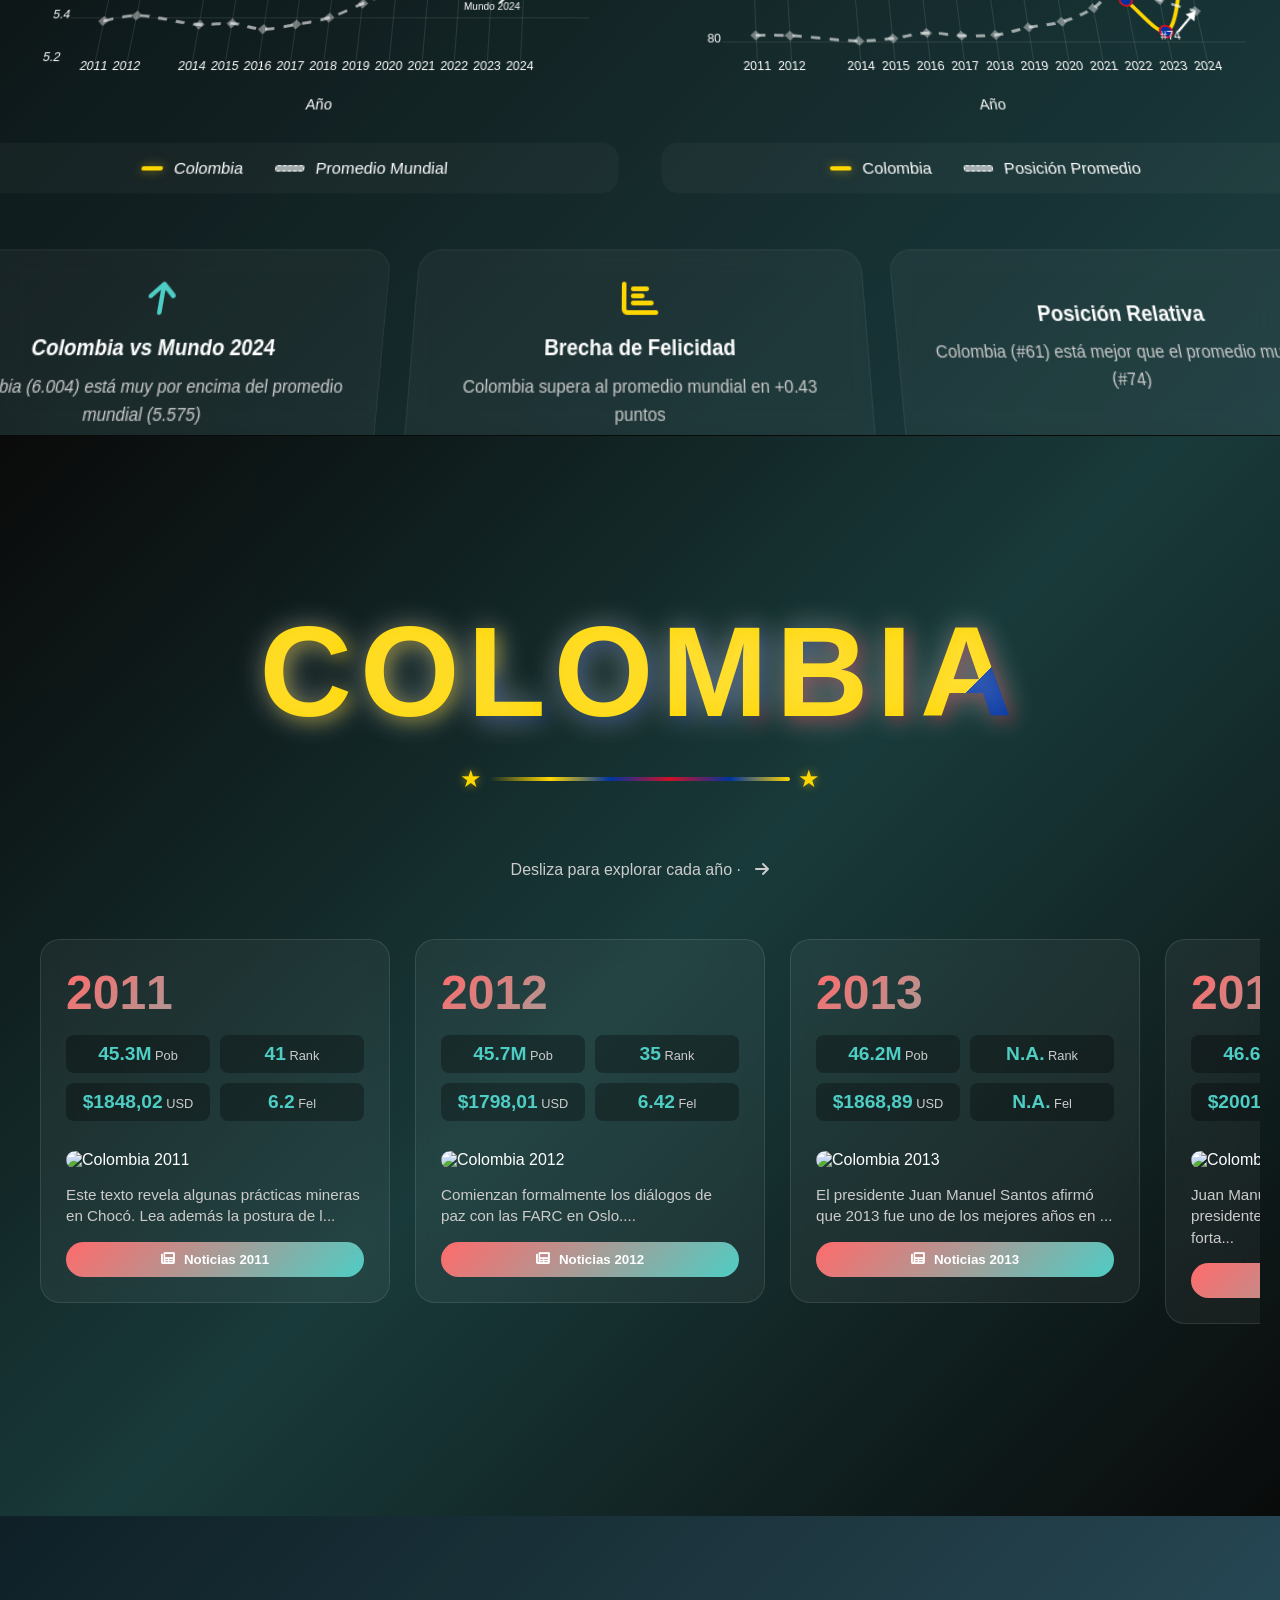
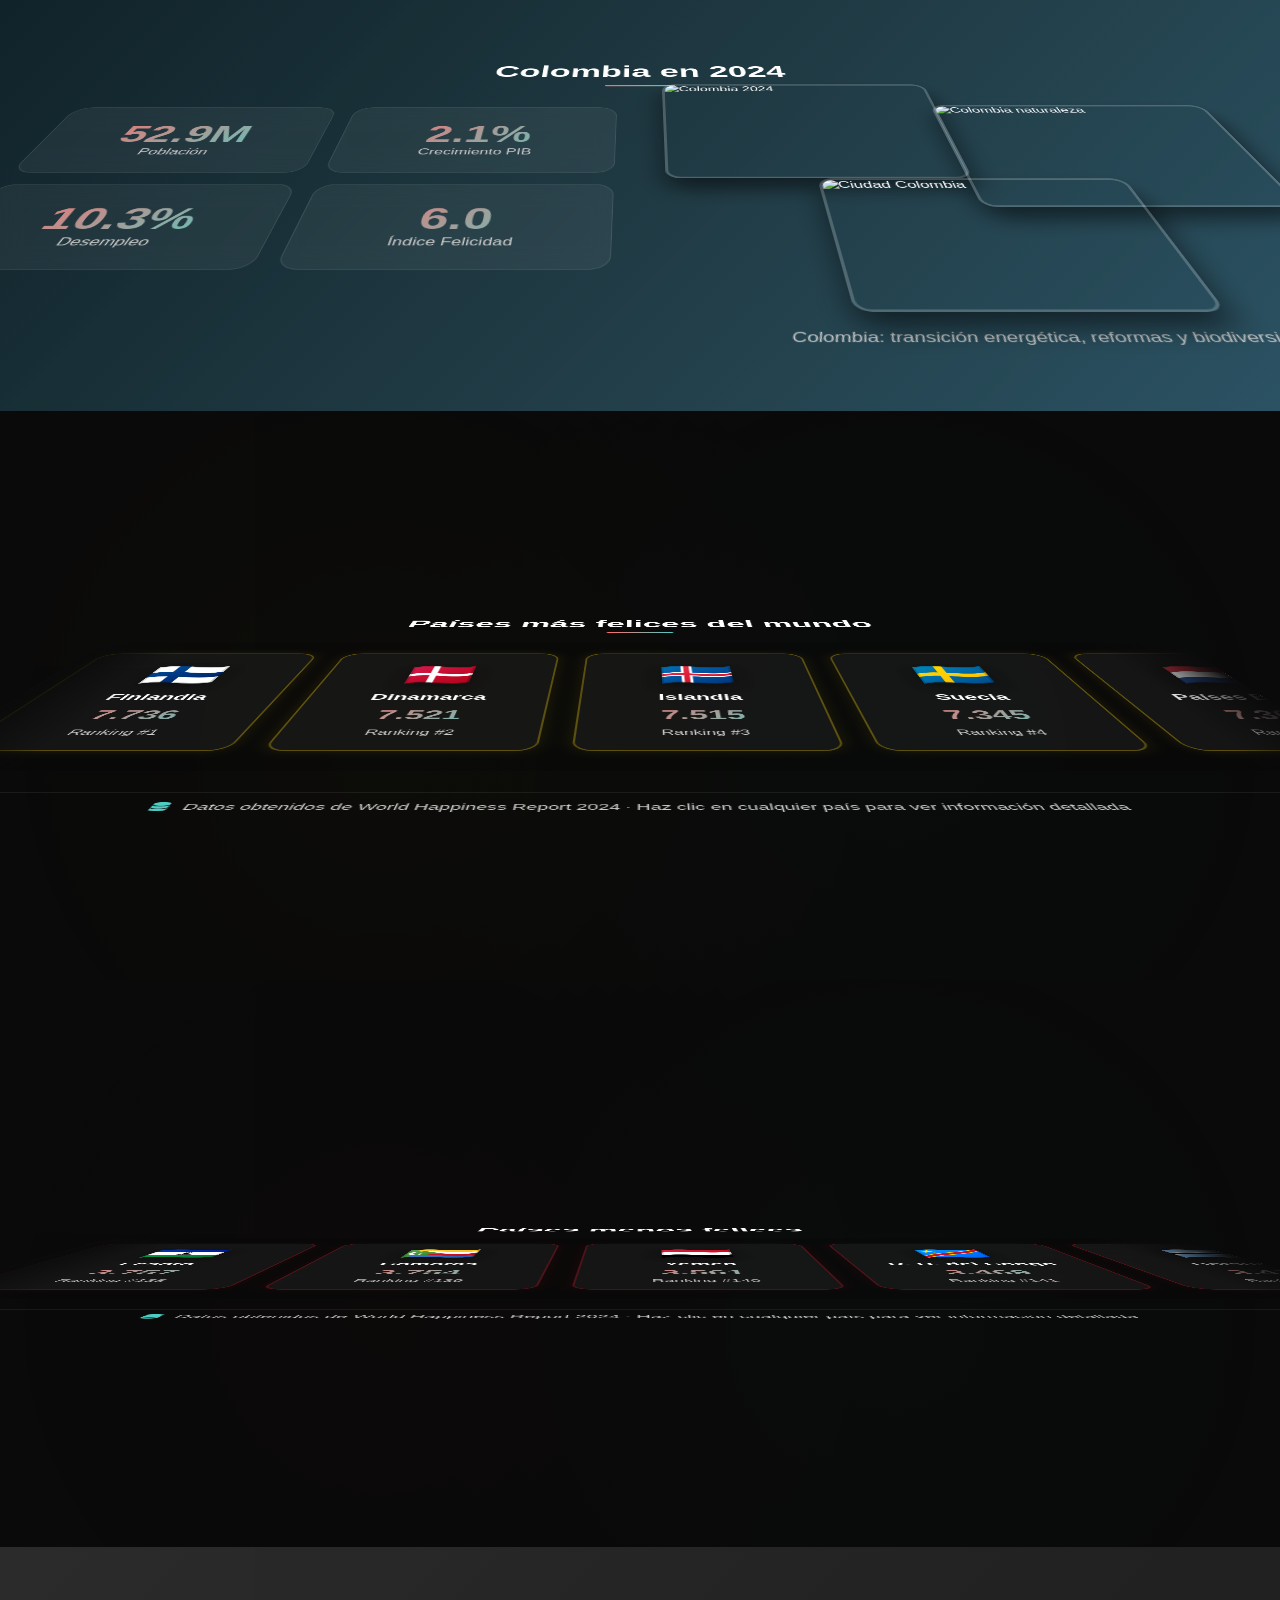
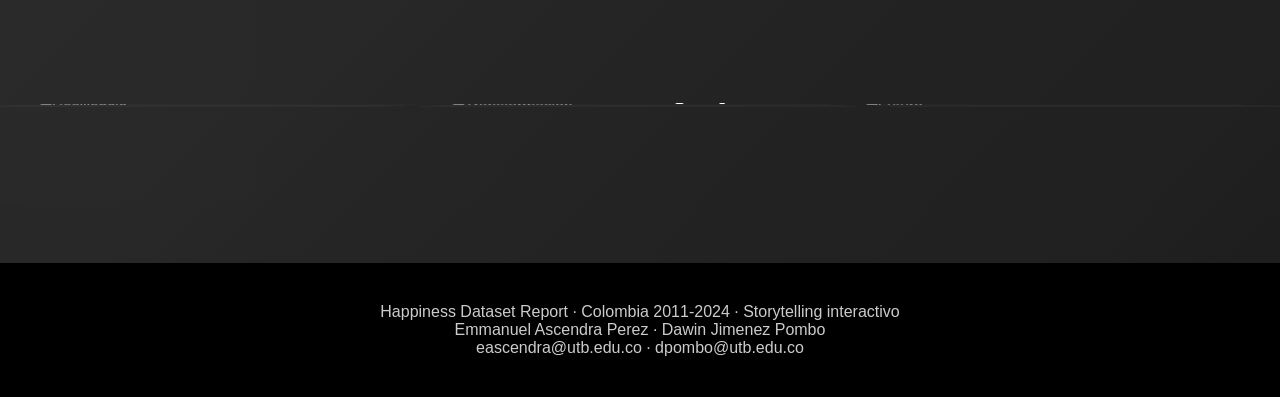
==== commit 0598b91b: "Fix Layout" ====
--- a/Pagina Happiness/index.html
+++ b/Pagina Happiness/index.html
@@ -175,7 +175,7 @@
                 <div class="ruleta-track infinite-scroll" id="ruletaHappyTrack"></div>
             </div>
             <div class="data-note reveal">
-                <i class="fas fa-database"></i> Datos simulados basados en World Happiness Report 2024 · Haz clic en cualquier país para ver información detallada
+                <i class="fas fa-database"></i> Datos obtenidos de World Happiness Report 2024 · Haz clic en cualquier país para ver información detallada
             </div>
         </div>
     </section>
@@ -189,7 +189,7 @@
                 <div class="ruleta-track infinite-scroll" id="ruletaUnhappyTrack"></div>
             </div>
             <div class="data-note reveal">
-                <i class="fas fa-database"></i> Datos simulados basados en World Happiness Report 2024 · Haz clic en cualquier país para ver información detallada
+                <i class="fas fa-database"></i> Datos obtenidos de World Happiness Report 2024 · Haz clic en cualquier país para ver información detallada
             </div>
         </div>
     </section>
@@ -223,6 +223,7 @@
     <footer class="site-footer">
         <p>Happiness Dataset Report · Colombia 2011-2024 · Storytelling interactivo</p>
         <p>Emmanuel Ascendra Perez · Dawin Jimenez Pombo</p>
+        <p>eascendra@utb.edu.co · dpombo@utb.edu.co</p>
     </footer>
 
     <!-- Overlay para información detallada de países -->
--- a/Pagina Happiness/styles.css
+++ b/Pagina Happiness/styles.css
@@ -52,8 +52,8 @@
 }
 
 .section {
-    min-height: 100vh;
-    padding: 80px 20px;
+    min-height: 10vh;
+    padding: 20px 20px;
     position: relative;
     display: flex;
     align-items: center;
@@ -1081,7 +1081,7 @@
 .section-title {
     font-size: 2.5rem;
     text-align: center;
-    margin-bottom: 50px;
+    margin-bottom: 10px;
     position: relative;
     display: inline-block;
     width: 100%;
